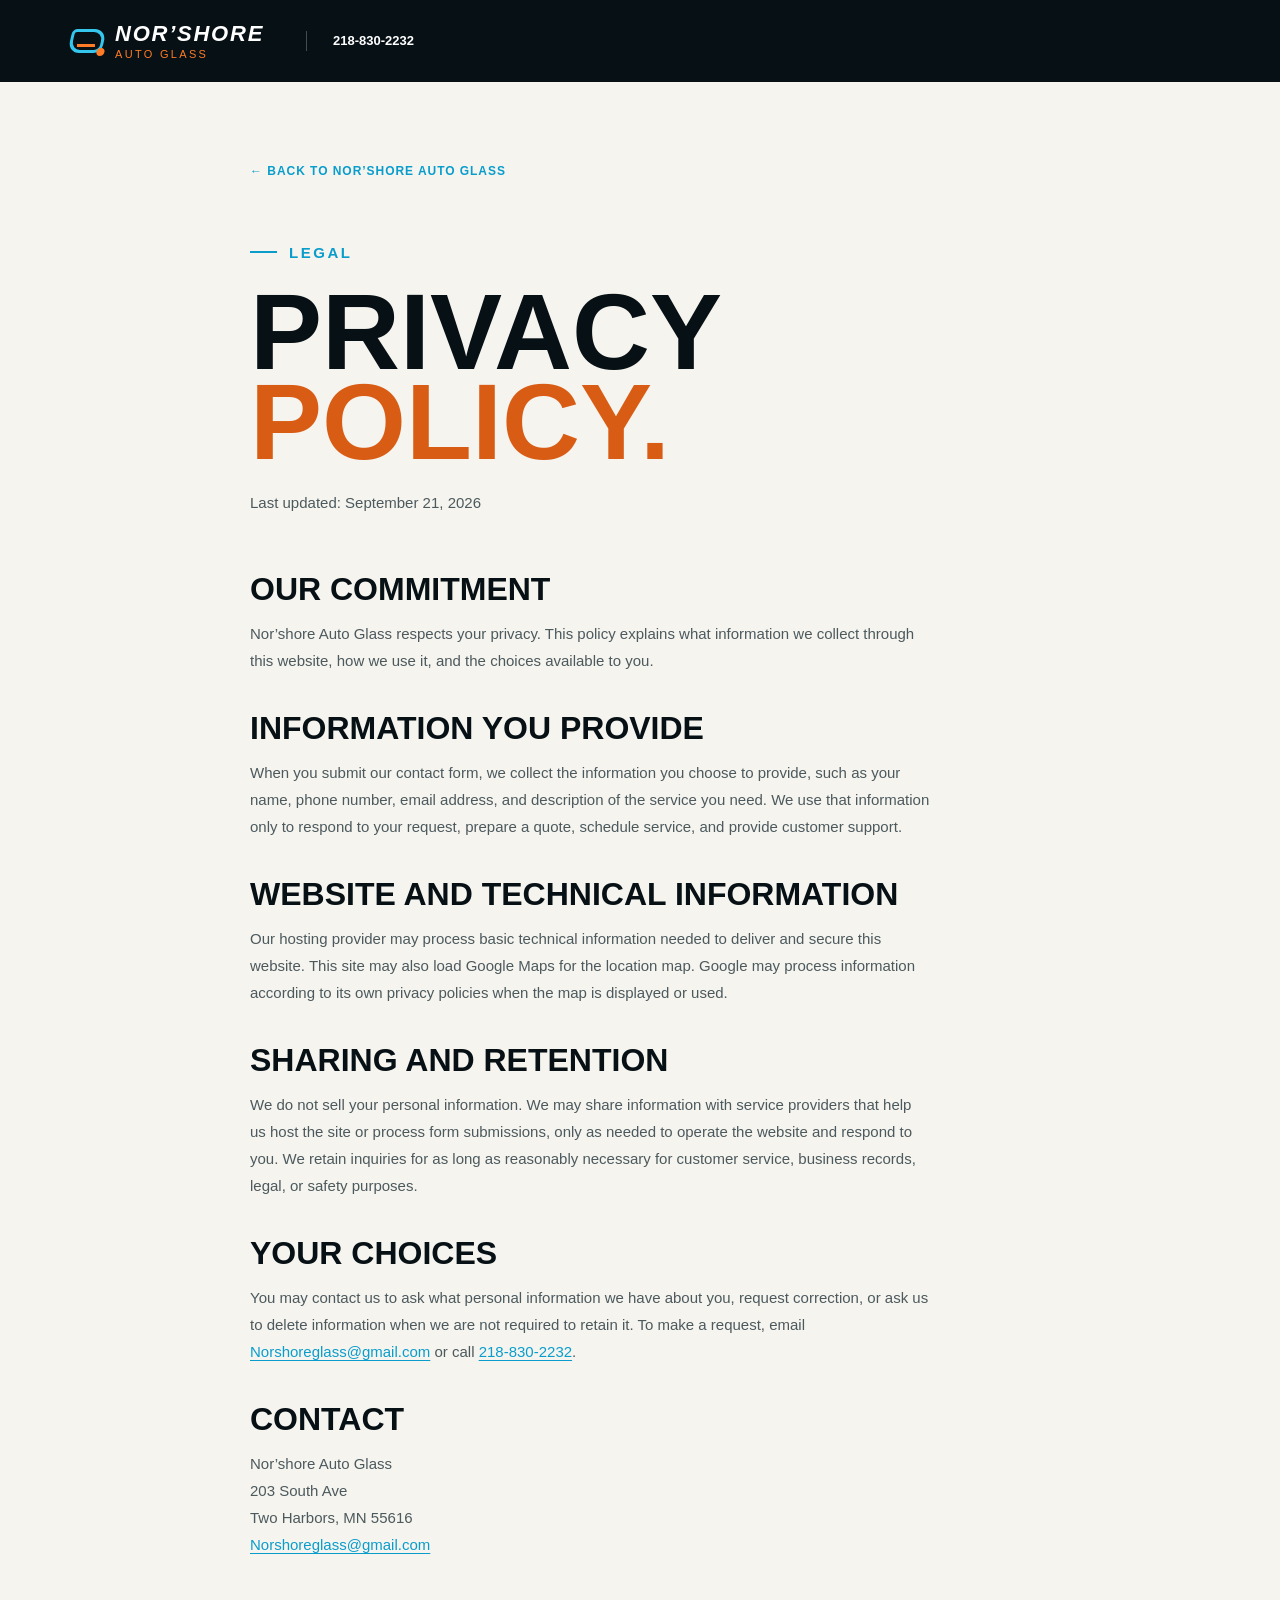
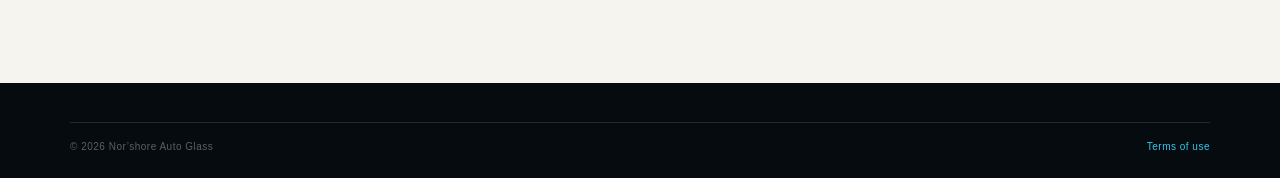
==== privacy.html @ 21eab7f4 "Initial commit" ====
<!doctype html><html lang="en"><head><meta charset="utf-8"><meta name="viewport" content="width=device-width, initial-scale=1"><meta name="description" content="Privacy Policy for Nor'shore Auto Glass."><title>Privacy Policy | Nor'shore Auto Glass</title><link rel="stylesheet" href="style.css"></head><body class="legal-page"><header class="site-header legal-header"><div class="shell nav-wrap"><a class="brand" href="index.html"><span class="brand-mark" aria-hidden="true"><span></span></span><span class="brand-copy"><strong>NOR’SHORE</strong><em>AUTO GLASS</em></span></a><a class="nav-call" href="tel:+12188302232">218-830-2232</a></div></header><main class="legal-main"><div class="shell legal-content"><a class="back-link" href="index.html">← Back to Nor’shore Auto Glass</a><p class="eyebrow dark"><span class="eyebrow-line"></span> Legal</p><h1>Privacy<br><span>Policy.</span></h1><p class="legal-updated">Last updated: September 21, 2026</p><h2>Our commitment</h2><p>Nor’shore Auto Glass respects your privacy. This policy explains what information we collect through this website, how we use it, and the choices available to you.</p><h2>Information you provide</h2><p>When you submit our contact form, we collect the information you choose to provide, such as your name, phone number, email address, and description of the service you need. We use that information only to respond to your request, prepare a quote, schedule service, and provide customer support.</p><h2>Website and technical information</h2><p>Our hosting provider may process basic technical information needed to deliver and secure this website. This site may also load Google Maps for the location map. Google may process information according to its own privacy policies when the map is displayed or used.</p><h2>Sharing and retention</h2><p>We do not sell your personal information. We may share information with service providers that help us host the site or process form submissions, only as needed to operate the website and respond to you. We retain inquiries for as long as reasonably necessary for customer service, business records, legal, or safety purposes.</p><h2>Your choices</h2><p>You may contact us to ask what personal information we have about you, request correction, or ask us to delete information when we are not required to retain it. To make a request, email <a href="mailto:Norshoreglass@gmail.com">Norshoreglass@gmail.com</a> or call <a href="tel:+12188302232">218-830-2232</a>.</p><h2>Contact</h2><p>Nor’shore Auto Glass<br>203 South Ave<br>Two Harbors, MN 55616<br><a href="mailto:Norshoreglass@gmail.com">Norshoreglass@gmail.com</a></p></div></main><footer class="site-footer"><div class="shell footer-bottom"><span>© <span id="year"></span> Nor’shore Auto Glass</span><a href="terms.html">Terms of use</a></div></footer><script>document.querySelector('#year').textContent=new Date().getFullYear()</script></body></html>
---- style.css ----
:root{--ink:#071015;--ink-soft:#15262d;--surface:#f5f4ef;--surface-2:#e9ece9;--cyan:#35c6ee;--cyan-deep:#0a9dcc;--orange:#ff7b25;--orange-deep:#d95c14;--white:#fff;--muted:#69757a;--line:rgba(7,16,21,.13);--shadow:0 24px 70px rgba(7,16,21,.14);--display:'Barlow Condensed',Impact,sans-serif;--body:'Manrope',Arial,sans-serif;--shell:min(1140px,calc(100% - 48px));}*{box-sizing:border-box}html{scroll-behavior:smooth}body{margin:0;color:var(--ink);background:var(--surface);font-family:var(--body);font-size:16px;line-height:1.55}img{display:block;max-width:100%}a{color:inherit;text-decoration:none}button,input,textarea{font:inherit}.shell{width:var(--shell);margin-inline:auto}.sr-only,.hidden-field,.skip-link{position:absolute;width:1px;height:1px;padding:0;margin:-1px;overflow:hidden;clip:rect(0,0,0,0);white-space:nowrap;border:0}.skip-link:focus{position:fixed;z-index:1000;left:16px;top:16px;width:auto;height:auto;margin:0;padding:12px 16px;clip:auto;background:var(--cyan);color:var(--ink);border-radius:4px}.site-header{position:absolute;z-index:20;inset:0 0 auto;color:var(--white);background:linear-gradient(180deg,rgba(0,0,0,.35),transparent)}.nav-wrap{height:82px;display:flex;align-items:center;gap:42px}.brand{display:flex;align-items:center;gap:11px;width:max-content}.brand-mark{position:relative;width:34px;height:24px;border:3px solid var(--cyan);border-radius:5px 12px 8px 12px;transform:skew(-13deg);display:block}.brand-mark:after{content:'';position:absolute;right:-6px;bottom:-6px;width:8px;height:8px;background:var(--orange);border-radius:50%}.brand-mark span{position:absolute;left:5px;bottom:3px;width:18px;height:3px;background:var(--orange);transform:skew(13deg)}.brand-copy{display:grid;line-height:1}.brand-copy strong{font-family:var(--display);font-size:22px;letter-spacing:.08em;font-style:italic}.brand-copy em{font-family:var(--display);font-style:normal;color:var(--orange);font-size:11px;letter-spacing:.21em;margin-top:4px}.desktop-nav{display:flex;gap:30px;margin-left:auto;font-size:13px;font-weight:700;color:rgba(255,255,255,.76)}.desktop-nav a:hover,.footer-links a:hover{color:var(--cyan)}.nav-call{border-left:1px solid rgba(255,255,255,.25);padding-left:26px;font-size:13px;font-weight:800;white-space:nowrap}.icon{display:inline-block;position:relative;width:18px;height:18px;vertical-align:-4px}.icon-phone:before{content:'';position:absolute;width:8px;height:13px;border:2px solid currentColor;border-top-color:transparent;border-bottom-color:transparent;border-radius:50%;left:4px;top:2px;transform:rotate(-40deg)}.icon-mail:before{content:'✉';font-size:20px;line-height:16px}.hero{min-height:720px;background:var(--ink);color:var(--white);overflow:hidden;position:relative}.hero:before{content:'';position:absolute;inset:0;background:radial-gradient(circle at 72% 45%,rgba(53,198,238,.18),transparent 30%),linear-gradient(115deg,rgba(7,16,21,.98) 0%,rgba(7,16,21,.9) 47%,rgba(7,16,21,.66) 100%)}.hero:after{content:'';position:absolute;inset:0;opacity:.24;background-image:radial-gradient(rgba(255,255,255,.38) .7px,transparent .7px);background-size:6px 6px;mask-image:linear-gradient(90deg,transparent 40%,black)}.hero-grid{position:absolute;inset:0;background:linear-gradient(90deg,transparent 49.9%,rgba(255,255,255,.09) 50%,transparent 50.1%),linear-gradient(0deg,transparent 49.9%,rgba(255,255,255,.05) 50%,transparent 50.1%);background-size:100% 100%,100% 140px;opacity:.24}.hero-inner{position:relative;z-index:2;display:grid;grid-template-columns:1fr 1fr;min-height:650px;align-items:center;padding-top:50px}.hero-content{padding-bottom:46px;max-width:570px}.eyebrow{font-size:11px;font-weight:800;letter-spacing:.17em;text-transform:uppercase;color:var(--cyan);display:flex;align-items:center;gap:12px;margin:0 0 21px}.eyebrow.dark{color:var(--cyan-deep)}.eyebrow-line{width:27px;height:2px;background:currentColor}.hero h1,.section h2{font-family:var(--display);font-size:clamp(60px,7vw,99px);line-height:.88;letter-spacing:.01em;text-transform:uppercase;margin:0;font-weight:800}.hero h1 span,.section h2 span{color:var(--cyan)}.hero-lede{font-size:17px;line-height:1.7;color:rgba(255,255,255,.73);max-width:480px;margin:28px 0 30px}.hero-actions{display:flex;align-items:center;gap:12px;flex-wrap:wrap}.button{min-height:50px;padding:14px 20px;border:1px solid transparent;display:inline-flex;align-items:center;justify-content:center;gap:10px;text-transform:uppercase;letter-spacing:.08em;font-size:11px;font-weight:800;transition:transform .2s ease,background .2s ease,color .2s ease,border-color .2s ease;cursor:pointer}.button:hover{transform:translateY(-2px)}.button-primary{background:var(--orange);color:var(--ink)}.button-primary:hover{background:#ff944b}.button-ghost{border-color:rgba(255,255,255,.42);color:var(--white)}.button-ghost:hover{border-color:var(--cyan);color:var(--cyan)}.hero-proof{display:flex;align-items:center;gap:12px;margin-top:30px;color:rgba(255,255,255,.57);font-size:12px}.stars{color:var(--orange);letter-spacing:.11em}.hero-art{height:530px;position:relative;display:flex;align-items:center;justify-content:center}.hero-ring{position:absolute;width:410px;height:410px;border:1px solid rgba(53,198,238,.35);border-radius:50%;box-shadow:0 0 0 28px rgba(53,198,238,.03),0 0 0 60px rgba(53,198,238,.02)}.hero-card-shadow{position:absolute;width:415px;height:263px;background:var(--orange);transform:rotate(7deg) translate(20px,20px);opacity:.8;filter:blur(1px)}.hero-card{position:relative;width:min(455px,82%);aspect-ratio:1.78;background:linear-gradient(135deg,#171e22,#050809);border:1px solid rgba(255,255,255,.18);box-shadow:0 32px 60px rgba(0,0,0,.42);padding:31px;transform:rotate(-5deg);background-image:radial-gradient(rgba(255,255,255,.08) 1px,transparent 1px);background-size:8px 8px}.card-logo{text-align:center;position:relative;color:#eee;font-family:var(--display);font-style:italic;font-size:43px;line-height:.8;letter-spacing:.04em;text-shadow:3px 3px 0 var(--orange)}.card-logo strong{position:relative;z-index:1}.card-logo strong span{color:var(--orange)}.card-logo em{display:block;font-size:18px;letter-spacing:.2em;color:var(--orange);font-style:normal;text-shadow:none;margin-top:11px}.card-logo-frame{position:absolute;inset:-13px 5px -10px 10px;border:4px solid var(--cyan);border-radius:7px 16px 10px 14px;transform:skew(-11deg);z-index:0}.card-number{font-family:var(--display);color:var(--orange);font-size:36px;letter-spacing:.08em;text-align:center;margin-top:32px}.card-rule{height:1px;background:rgba(255,255,255,.2);margin:20px 0 12px}.hero-card p{font-size:12px;font-style:italic;text-align:center;margin:0;color:#eee}.hero-card small{display:block;color:var(--cyan);text-align:center;margin-top:8px;font-size:10px;font-style:italic}.hero-sticker{position:absolute;right:4%;bottom:68px;display:grid;place-items:center;width:94px;height:94px;border:1px solid var(--orange);border-radius:50%;color:var(--orange);font-family:var(--display);line-height:.8;text-transform:uppercase;transform:rotate(10deg);font-size:12px}.hero-sticker strong{font-size:26px;color:var(--cyan)}.hero-bottom{position:absolute;z-index:2;bottom:25px;left:0;right:0;display:flex;align-items:center;gap:12px;color:rgba(255,255,255,.48);font-size:10px;letter-spacing:.12em;text-transform:uppercase}.scroll-line{height:1px;width:54px;background:var(--orange)}.service-strip{background:var(--orange);color:var(--ink)}.service-strip-grid{display:grid;grid-template-columns:repeat(3,1fr);gap:20px;padding:20px 0}.service-strip-grid>div{display:grid;grid-template-columns:32px 1fr;column-gap:13px;align-items:center}.strip-number{grid-row:span 2;font-family:var(--display);font-size:28px;color:rgba(7,16,21,.55)}.service-strip strong{font-size:13px;text-transform:uppercase;letter-spacing:.08em}.service-strip-grid>div>span:last-child{grid-column:2;font-size:11px;color:rgba(7,16,21,.68);margin-top:2px}.section{padding:126px 0}.services-section{background:var(--surface)}.section-heading{margin-bottom:54px}.split-heading{display:grid;grid-template-columns:1fr .78fr;align-items:end;gap:60px}.section-heading h2{font-size:clamp(55px,6vw,82px);color:var(--ink)}.section-heading h2 span{color:var(--orange-deep)}.split-heading>p,.work-heading>p{color:var(--muted);font-size:16px;line-height:1.75;max-width:420px;margin:0 0 6px}.service-grid{display:grid;grid-template-columns:repeat(3,1fr);gap:18px}.service-card{padding:31px;background:var(--surface-2);min-height:318px;position:relative;transition:transform .2s ease,box-shadow .2s ease}.service-card:hover{transform:translateY(-5px);box-shadow:var(--shadow)}.service-card.featured{background:var(--ink);color:var(--white)}.service-index{font-size:10px;letter-spacing:.15em;font-weight:800;color:var(--orange);display:block}.service-icon{margin:33px 0 25px;width:52px;height:40px;color:var(--cyan);position:relative}.icon-windshield:before{content:'';position:absolute;inset:4px 2px 6px;border:2px solid currentColor;border-radius:4px 4px 12px 12px;transform:skew(-12deg)}.icon-windshield:after{content:'';position:absolute;left:10px;right:10px;bottom:0;height:2px;background:currentColor}.icon-cube:before{content:'';position:absolute;inset:5px 9px 6px;border:2px solid currentColor;transform:skewY(-17deg)}.icon-cube:after{content:'';position:absolute;width:27px;height:13px;top:1px;left:8px;border:2px solid currentColor;transform:skewY(17deg) rotate(30deg)}.icon-location:before{content:'';position:absolute;left:12px;top:2px;width:24px;height:24px;border:2px solid currentColor;border-radius:50% 50% 50% 0;transform:rotate(-45deg)}.icon-location:after{content:'';position:absolute;width:7px;height:7px;border:2px solid currentColor;border-radius:50%;left:21px;top:11px}.service-card h3{font-family:var(--display);font-size:34px;line-height:.95;text-transform:uppercase;margin:0 0 16px}.service-card p{font-size:13px;color:var(--muted);max-width:265px;line-height:1.6;margin:0}.featured p{color:rgba(255,255,255,.62)}.service-card a{position:absolute;bottom:27px;left:31px;color:var(--cyan);font-size:11px;font-weight:800;text-transform:uppercase;letter-spacing:.09em}.service-card a span{color:var(--orange);font-size:15px}.work-section{background:var(--surface-2)}.work-heading{display:grid;grid-template-columns:1fr .7fr;gap:60px;align-items:end}.work-heading>p{margin-bottom:5px}.comparison{position:relative;height:min(570px,54vw);min-height:360px;overflow:hidden;background:#4e4945;--position:52%;border:1px solid rgba(7,16,21,.14);box-shadow:var(--shadow)}.comparison-image{position:absolute;inset:0;width:100%;height:100%;object-fit:cover;filter:saturate(.78) contrast(1.03) brightness(.98);object-position:center 53%}.comparison-before{object-position:center 50%}.comparison-after{object-position:center 38%;width:100%;max-width:none}.after-clip{position:absolute;inset:0 auto 0 0;width:var(--position);overflow:hidden;border-right:0}.comparison-divider{position:absolute;z-index:4;top:0;bottom:0;left:var(--position);width:2px;background:var(--white);transform:translateX(-1px);pointer-events:none;box-shadow:0 0 0 1px rgba(7,16,21,.2)}.comparison-divider span{position:absolute;top:50%;left:50%;transform:translate(-50%,-50%);width:42px;height:42px;border-radius:50%;background:var(--orange);border:2px solid var(--white);box-shadow:0 5px 20px rgba(0,0,0,.25)}.comparison-divider span:before,.comparison-divider span:after{content:'';position:absolute;top:18px;width:9px;height:2px;background:var(--ink)}.comparison-divider span:before{left:8px;transform:rotate(-45deg)}.comparison-divider span:after{right:8px;transform:rotate(45deg)}.comparison-range{position:absolute;z-index:5;inset:0;width:100%;height:100%;margin:0;opacity:0;cursor:ew-resize;touch-action:none}.comparison-label{position:absolute;z-index:3;top:22px;padding:7px 10px;background:rgba(7,16,21,.78);color:var(--white);font-size:10px;font-weight:800;letter-spacing:.1em;text-transform:uppercase}.comparison-label span{color:var(--cyan);font-weight:500;margin-left:6px}.label-before{left:22px}.label-after{right:22px}.comparison-meta{display:flex;justify-content:space-between;align-items:center;margin-top:16px;color:var(--muted);font-size:11px;text-transform:uppercase;letter-spacing:.12em}.meta-arrow{color:var(--orange);font-size:18px}.about-section{background:var(--ink);color:var(--white);padding-bottom:140px}.about-grid{display:grid;grid-template-columns:1.05fr .95fr;gap:100px;align-items:center}.about-image-wrap{position:relative;padding:0 0 31px 31px}.about-image-wrap:before{content:'';position:absolute;inset:31px 31px 0 0;border:1px solid var(--cyan);opacity:.7}.about-image-wrap img{position:relative;z-index:1;width:100%;aspect-ratio:1.2;object-fit:cover;object-position:34% center}.about-caption{position:absolute;z-index:2;bottom:0;right:0;background:var(--orange);color:var(--ink);padding:17px 21px;font-family:var(--display);font-size:23px;text-transform:uppercase;line-height:.95;transform:rotate(-3deg)}.about-caption strong{color:var(--ink)}.about-copy h2{font-size:clamp(55px,6vw,78px)}.about-copy h2 span{color:var(--orange)}.about-copy p:not(.eyebrow){color:rgba(255,255,255,.67);font-size:15px;line-height:1.75}.about-copy .lead-copy{font-size:18px!important;color:var(--white)!important;margin:27px 0 11px}.signature{border-top:1px solid rgba(255,255,255,.2);margin-top:31px;padding-top:16px;display:flex;gap:18px;align-items:baseline}.signature strong{font-family:var(--display);font-size:25px;font-style:italic;color:var(--cyan)}.signature span{font-size:11px;text-transform:uppercase;letter-spacing:.1em;color:rgba(255,255,255,.48)}.text-link{display:inline-block;margin-top:32px;font-size:11px;font-weight:800;letter-spacing:.12em;text-transform:uppercase;border-bottom:1px solid currentColor;padding-bottom:5px}.light-link{color:var(--cyan)}.contact-section{background:var(--ink);color:var(--white);padding-top:0;position:relative}.contact-grid{display:grid;grid-template-columns:.83fr 1.17fr;gap:96px;padding-bottom:100px}.contact-copy{padding-top:17px}.contact-copy h2{font-size:clamp(55px,6vw,78px)}.contact-copy h2 span{color:var(--cyan)}.contact-copy>p:not(.eyebrow){color:rgba(255,255,255,.63);max-width:400px;margin:27px 0 32px;line-height:1.75}.contact-details{display:grid;gap:17px}.contact-details a{display:flex;align-items:center;gap:13px}.detail-icon{width:33px;height:33px;border:1px solid rgba(53,198,238,.52);border-radius:50%;color:var(--cyan);display:grid;place-items:center}.detail-icon.icon-mail:before{font-size:16px}.detail-icon.icon-facebook{font-family:Arial;font-weight:800;font-size:18px}.contact-details small,.contact-details strong{display:block}.contact-details small{font-size:10px;letter-spacing:.13em;color:rgba(255,255,255,.4);text-transform:uppercase}.contact-details strong{font-size:14px;color:var(--white);margin-top:1px}.contact-form-wrap{background:var(--white);color:var(--ink);padding:39px 40px;box-shadow:0 20px 60px rgba(0,0,0,.25)}.form-intro{display:grid;grid-template-columns:40px 1fr;column-gap:14px;align-items:baseline;margin-bottom:25px}.form-intro span{font-family:var(--display);font-size:27px;color:var(--orange)}.form-intro strong{font-family:var(--display);font-size:30px;line-height:1;text-transform:uppercase}.form-intro small{grid-column:2;color:var(--muted);font-size:12px;margin-top:6px}.contact-form{display:grid;gap:17px}.contact-form label{display:grid;gap:7px;font-size:11px;text-transform:uppercase;letter-spacing:.1em;font-weight:800}.contact-form label>span{color:var(--orange)}.contact-form input,.contact-form textarea{width:100%;border:1px solid #ccd3d1;background:#f7f8f6;color:var(--ink);padding:11px 12px;border-radius:0;outline:none;font-size:15px;letter-spacing:0;text-transform:none;font-weight:500;resize:vertical}.contact-form input{height:45px}.contact-form input:focus,.contact-form textarea:focus{border-color:var(--cyan-deep);box-shadow:0 0 0 3px rgba(53,198,238,.18)}.form-row{display:grid;grid-template-columns:1fr 1fr;gap:14px}.submit-button{border:0;width:100%;margin-top:3px}.form-note{color:var(--muted);font-size:10px;margin:0}.form-note a{text-decoration:underline}.map-wrap{width:100%;height:320px;position:relative;overflow:hidden;background:#253238}.map-wrap iframe{width:100%;height:100%;border:0;filter:grayscale(.78) contrast(1.1) saturate(.55);opacity:.83}.map-card{position:absolute;left:var(--shell);bottom:25px;background:var(--white);color:var(--ink);padding:17px 20px;display:flex;gap:12px;align-items:center;min-width:340px;box-shadow:var(--shadow)}.map-pin{width:20px;height:20px;border:2px solid var(--orange);border-radius:50% 50% 50% 0;transform:rotate(-45deg);position:relative}.map-pin:after{content:'';position:absolute;width:5px;height:5px;border:1px solid var(--orange);border-radius:50%;left:5px;top:5px}.map-card strong,.map-card span{display:block}.map-card strong{font-family:var(--display);font-size:18px;text-transform:uppercase;line-height:1}.map-card span{font-size:11px;color:var(--muted);margin-top:5px}.map-card>a{margin-left:auto;color:var(--orange);font-size:24px}.site-footer{background:#050b0e;color:var(--white);padding:39px 0 23px}.footer-top{display:flex;align-items:center;gap:60px}.footer-top>p{margin:0;color:rgba(255,255,255,.45);font-size:12px;line-height:1.7}.footer-links{margin-left:auto;display:flex;gap:20px;font-size:11px;font-weight:700;color:rgba(255,255,255,.66)}.footer-bottom{margin-top:38px;padding-top:16px;border-top:1px solid rgba(255,255,255,.12);display:flex;justify-content:space-between;color:rgba(255,255,255,.35);font-size:10px;letter-spacing:.05em}.mobile-call,.reviews-section{display:none}@media(max-width:820px){:root{--shell:min(100% - 36px,600px)}.desktop-nav{display:none}.nav-wrap{justify-content:space-between}.nav-call{padding-left:0;border:0;font-size:12px}.hero{min-height:730px}.hero-inner{grid-template-columns:1fr;min-height:690px;padding-top:75px}.hero-content{padding-bottom:0}.hero h1{font-size:74px}.hero-art{position:absolute;opacity:.48;right:-135px;bottom:-70px;width:500px;height:420px;transform:scale(.9)}.hero-bottom{bottom:17px}.service-strip-grid{grid-template-columns:1fr;gap:14px;padding:18px 0}.service-strip-grid>div{grid-template-columns:28px 1fr}.service-strip-grid>div:not(:last-child){padding-bottom:14px;border-bottom:1px solid rgba(7,16,21,.18)}.section{padding:82px 0}.split-heading,.work-heading{grid-template-columns:1fr;gap:22px}.section-heading{margin-bottom:34px}.section-heading h2{font-size:60px}.split-heading>p,.work-heading>p{font-size:14px}.service-grid{grid-template-columns:1fr;gap:12px}.service-card{min-height:290px}.about-grid{grid-template-columns:1fr;gap:48px}.about-section{padding-bottom:88px}.about-copy h2{font-size:60px}.contact-grid{grid-template-columns:1fr;gap:46px;padding-bottom:80px}.contact-copy h2{font-size:60px}.map-card{left:18px;right:18px;min-width:0}.footer-top{display:grid;grid-template-columns:1fr 1fr;gap:22px}.footer-top>p{grid-column:2;grid-row:1}.footer-links{grid-column:1 / -1;margin:8px 0 0;flex-wrap:wrap}.footer-bottom{gap:10px;align-items:flex-start;flex-direction:column}.mobile-call{position:fixed;z-index:50;bottom:14px;left:14px;right:14px;min-height:58px;background:var(--orange);color:var(--ink);display:flex;align-items:center;justify-content:center;gap:10px;box-shadow:0 10px 30px rgba(0,0,0,.24);font-size:12px;text-transform:uppercase;font-weight:800;letter-spacing:.1em}.mobile-call strong{font-size:13px}.mobile-call .icon{color:var(--ink)}.reviews-section{display:block;background:var(--surface);padding:82px 0 90px}.reviews-section h2{font-size:56px;margin-bottom:30px}.reviews-section h2 span{color:var(--orange-deep)}.mobile-review-kicker{display:flex;gap:10px;align-items:center;font-size:11px;color:var(--muted);margin-bottom:28px}.reviews-list{display:grid;gap:12px}.reviews-list figure{margin:0;background:var(--white);padding:21px;border-left:3px solid var(--orange);box-shadow:0 8px 25px rgba(7,16,21,.06)}.review-top{display:flex;justify-content:space-between;font-size:11px;font-weight:800;margin-bottom:13px}.review-top .stars{font-size:12px}.review-top>span:last-child{color:var(--muted)}blockquote{font-family:var(--display);font-size:24px;line-height:1.03;text-transform:uppercase;margin:0}.reviews-list figcaption{font-size:10px;color:var(--muted);margin-top:14px}.dark-link{color:var(--cyan-deep);margin-top:26px}.comparison{height:62vw;min-height:280px}.comparison-meta{font-size:9px}.contact-section{padding-bottom:0}}
@media(max-width:480px){.nav-wrap{height:70px}.brand-copy strong{font-size:19px}.brand-copy em{font-size:9px}.nav-call{font-size:11px}.hero h1{font-size:64px}.hero-lede{font-size:15px}.button{min-height:48px}.hero-art{right:-176px;bottom:-62px}.hero-proof{font-size:10px}.section-heading h2,.about-copy h2,.contact-copy h2{font-size:54px}.comparison{height:70vw}.comparison-label{top:13px;font-size:9px;padding:6px 7px}.label-before{left:13px}.label-after{right:13px}.comparison-divider span{width:36px;height:36px}.comparison-divider span:before,.comparison-divider span:after{top:15px}.form-row{grid-template-columns:1fr}.contact-form-wrap{padding:29px 22px}.form-intro strong{font-size:27px}.map-wrap{height:300px}.map-card{bottom:14px;padding:13px 14px}.map-card strong{font-size:16px}.footer-top{grid-template-columns:1fr}.footer-top>p{grid-column:1;grid-row:auto}.footer-links{grid-column:1}.service-card h3{font-size:31px}}
@media(prefers-reduced-motion:reduce){html{scroll-behavior:auto}*,*:before,*:after{transition-duration:.01ms!important;animation-duration:.01ms!important}}
.legal-page{background:var(--surface)}.legal-header{position:relative;background:var(--ink)}.legal-main{padding:76px 0 110px}.legal-content{max-width:780px}.back-link{display:inline-block;margin-bottom:58px;color:var(--cyan-deep);font-size:12px;font-weight:800;letter-spacing:.08em;text-transform:uppercase}.legal-content h1{font-family:var(--display);font-size:clamp(64px,9vw,108px);line-height:.84;text-transform:uppercase;margin:0;color:var(--ink)}.legal-content h1 span{color:var(--orange-deep)}.legal-updated{color:var(--muted);font-size:12px;margin:21px 0 57px}.legal-content h2{font-family:var(--display);font-size:32px;line-height:1;text-transform:uppercase;margin:38px 0 12px}.legal-content p{font-size:15px;line-height:1.8;max-width:680px;color:#4c595d}.legal-content a:not(.back-link){color:var(--cyan-deep);text-decoration:underline;text-underline-offset:3px}.legal-page .footer-bottom{margin-top:0}.legal-page .footer-bottom a{color:var(--cyan)}
.work-section .shell{display:grid;grid-template-columns:.58fr 1.42fr;grid-template-rows:auto auto;column-gap:60px;row-gap:15px;align-items:end}.work-heading{grid-column:1;grid-row:1 / span 2;align-self:center;margin:0;display:block}.work-heading>p{margin:24px 0 0}.comparison{grid-column:2;grid-row:1;height:360px;min-height:0}.after-clip{inset:0;width:100%;clip-path:inset(0 calc(100% - var(--position)) 0 0)}.comparison-meta{grid-column:2;grid-row:2;margin-top:0}.about-image-wrap img{height:auto;aspect-ratio:auto;object-fit:contain;object-position:center}.about-caption strong{font-size:16px;letter-spacing:.03em}.map-wrap{width:var(--shell);height:270px;margin:0 auto;border:1px solid rgba(53,198,238,.25)}.map-card{left:24px;bottom:20px}.mobile-call{display:none}.reviews-section{display:block;background:var(--surface);padding:110px 0}.reviews-section h2{font-size:clamp(56px,6vw,82px);margin:0 0 34px}.reviews-list{display:grid;grid-template-columns:repeat(3,1fr);gap:16px}.reviews-list figure{border-top:3px solid var(--orange);border-left:0}
@media(max-width:820px){.work-section .shell{display:block}.work-heading{display:block;margin-bottom:34px}.comparison{height:62vw;min-height:280px}.comparison-meta{margin-top:16px}.reviews-section{padding:82px 0 90px}.reviews-section h2{font-size:56px;margin-bottom:30px}.reviews-list{grid-template-columns:1fr;gap:12px}.reviews-list figure{border-top:0;border-left:3px solid var(--orange);padding:21px}.mobile-call{display:flex}}
 .icon-phone{fill:none;stroke:currentColor;stroke-width:1.8;stroke-linecap:round;stroke-linejoin:round}.icon-phone:before{content:none!important}@media(min-width:821px){.mobile-call{display:none!important}}
.contact-section{padding-top:108px}@media(max-width:820px){.contact-section{padding-top:78px}}
.service-card{padding-bottom:84px}.service-card p{margin-bottom:0}
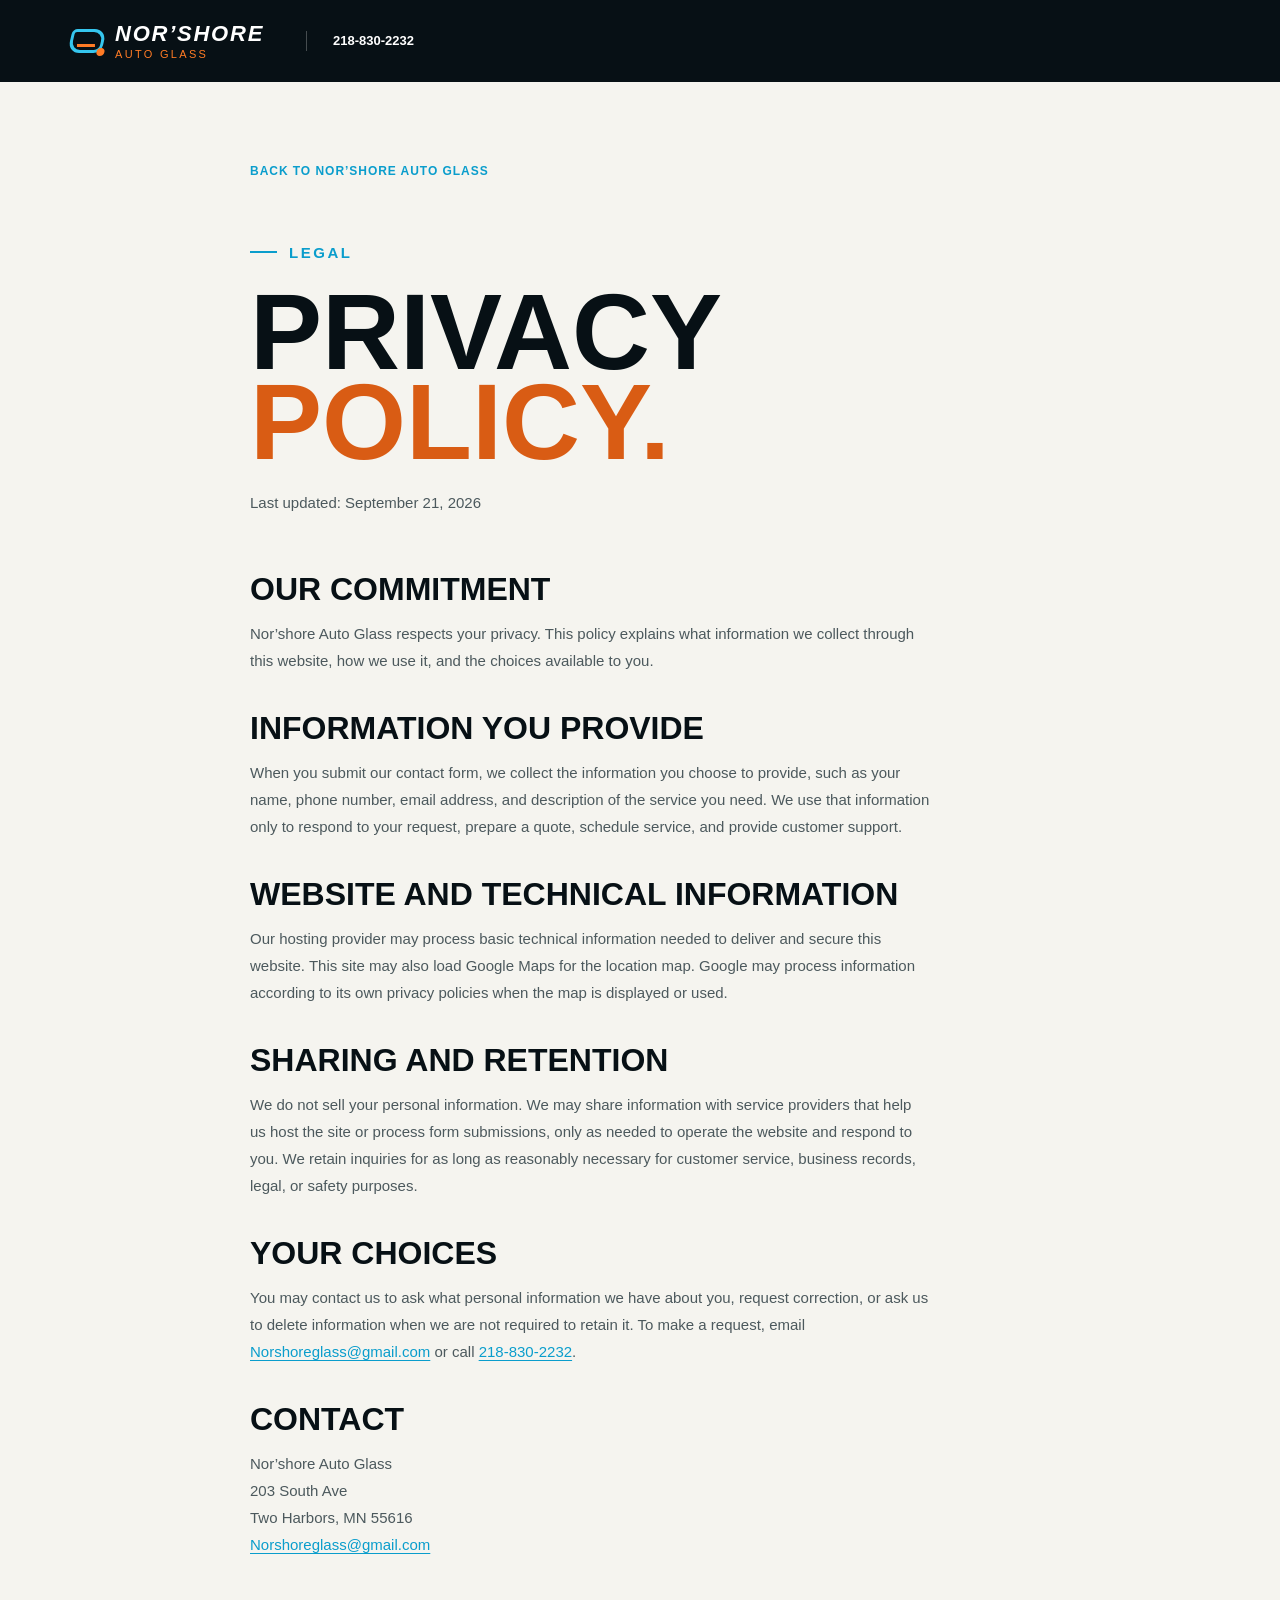
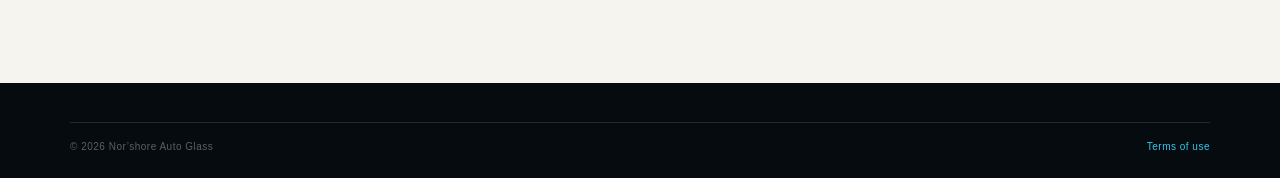
==== commit 06ed8a7c: "fixed emojis plus review section" ====
--- a/privacy.html
+++ b/privacy.html
@@ -1 +1 @@
-<!doctype html><html lang="en"><head><meta charset="utf-8"><meta name="viewport" content="width=device-width, initial-scale=1"><meta name="description" content="Privacy Policy for Nor'shore Auto Glass."><title>Privacy Policy | Nor'shore Auto Glass</title><link rel="stylesheet" href="style.css"></head><body class="legal-page"><header class="site-header legal-header"><div class="shell nav-wrap"><a class="brand" href="index.html"><span class="brand-mark" aria-hidden="true"><span></span></span><span class="brand-copy"><strong>NOR’SHORE</strong><em>AUTO GLASS</em></span></a><a class="nav-call" href="tel:+12188302232">218-830-2232</a></div></header><main class="legal-main"><div class="shell legal-content"><a class="back-link" href="index.html">← Back to Nor’shore Auto Glass</a><p class="eyebrow dark"><span class="eyebrow-line"></span> Legal</p><h1>Privacy<br><span>Policy.</span></h1><p class="legal-updated">Last updated: September 21, 2026</p><h2>Our commitment</h2><p>Nor’shore Auto Glass respects your privacy. This policy explains what information we collect through this website, how we use it, and the choices available to you.</p><h2>Information you provide</h2><p>When you submit our contact form, we collect the information you choose to provide, such as your name, phone number, email address, and description of the service you need. We use that information only to respond to your request, prepare a quote, schedule service, and provide customer support.</p><h2>Website and technical information</h2><p>Our hosting provider may process basic technical information needed to deliver and secure this website. This site may also load Google Maps for the location map. Google may process information according to its own privacy policies when the map is displayed or used.</p><h2>Sharing and retention</h2><p>We do not sell your personal information. We may share information with service providers that help us host the site or process form submissions, only as needed to operate the website and respond to you. We retain inquiries for as long as reasonably necessary for customer service, business records, legal, or safety purposes.</p><h2>Your choices</h2><p>You may contact us to ask what personal information we have about you, request correction, or ask us to delete information when we are not required to retain it. To make a request, email <a href="mailto:Norshoreglass@gmail.com">Norshoreglass@gmail.com</a> or call <a href="tel:+12188302232">218-830-2232</a>.</p><h2>Contact</h2><p>Nor’shore Auto Glass<br>203 South Ave<br>Two Harbors, MN 55616<br><a href="mailto:Norshoreglass@gmail.com">Norshoreglass@gmail.com</a></p></div></main><footer class="site-footer"><div class="shell footer-bottom"><span>© <span id="year"></span> Nor’shore Auto Glass</span><a href="terms.html">Terms of use</a></div></footer><script>document.querySelector('#year').textContent=new Date().getFullYear()</script></body></html>
+<!doctype html><html lang="en"><head><meta charset="utf-8"><meta name="viewport" content="width=device-width, initial-scale=1"><meta name="description" content="Privacy Policy for Nor'shore Auto Glass."><title>Privacy Policy | Nor'shore Auto Glass</title><link rel="stylesheet" href="style.css"></head><body class="legal-page"><header class="site-header legal-header"><div class="shell nav-wrap"><a class="brand" href="index.html"><span class="brand-mark" aria-hidden="true"><span></span></span><span class="brand-copy"><strong>NOR’SHORE</strong><em>AUTO GLASS</em></span></a><a class="nav-call" href="tel:+12188302232">218-830-2232</a></div></header><main class="legal-main"><div class="shell legal-content"><a class="back-link" href="index.html">Back to Nor’shore Auto Glass</a><p class="eyebrow dark"><span class="eyebrow-line"></span> Legal</p><h1>Privacy<br><span>Policy.</span></h1><p class="legal-updated">Last updated: September 21, 2026</p><h2>Our commitment</h2><p>Nor’shore Auto Glass respects your privacy. This policy explains what information we collect through this website, how we use it, and the choices available to you.</p><h2>Information you provide</h2><p>When you submit our contact form, we collect the information you choose to provide, such as your name, phone number, email address, and description of the service you need. We use that information only to respond to your request, prepare a quote, schedule service, and provide customer support.</p><h2>Website and technical information</h2><p>Our hosting provider may process basic technical information needed to deliver and secure this website. This site may also load Google Maps for the location map. Google may process information according to its own privacy policies when the map is displayed or used.</p><h2>Sharing and retention</h2><p>We do not sell your personal information. We may share information with service providers that help us host the site or process form submissions, only as needed to operate the website and respond to you. We retain inquiries for as long as reasonably necessary for customer service, business records, legal, or safety purposes.</p><h2>Your choices</h2><p>You may contact us to ask what personal information we have about you, request correction, or ask us to delete information when we are not required to retain it. To make a request, email <a href="mailto:Norshoreglass@gmail.com">Norshoreglass@gmail.com</a> or call <a href="tel:+12188302232">218-830-2232</a>.</p><h2>Contact</h2><p>Nor’shore Auto Glass<br>203 South Ave<br>Two Harbors, MN 55616<br><a href="mailto:Norshoreglass@gmail.com">Norshoreglass@gmail.com</a></p></div></main><footer class="site-footer"><div class="shell footer-bottom"><span>© <span id="year"></span> Nor’shore Auto Glass</span><a href="terms.html">Terms of use</a></div></footer><script>document.querySelector('#year').textContent=new Date().getFullYear()</script></body></html>
--- a/style.css
+++ b/style.css
@@ -1,4 +1,4 @@
-:root{--ink:#071015;--ink-soft:#15262d;--surface:#f5f4ef;--surface-2:#e9ece9;--cyan:#35c6ee;--cyan-deep:#0a9dcc;--orange:#ff7b25;--orange-deep:#d95c14;--white:#fff;--muted:#69757a;--line:rgba(7,16,21,.13);--shadow:0 24px 70px rgba(7,16,21,.14);--display:'Barlow Condensed',Impact,sans-serif;--body:'Manrope',Arial,sans-serif;--shell:min(1140px,calc(100% - 48px));}*{box-sizing:border-box}html{scroll-behavior:smooth}body{margin:0;color:var(--ink);background:var(--surface);font-family:var(--body);font-size:16px;line-height:1.55}img{display:block;max-width:100%}a{color:inherit;text-decoration:none}button,input,textarea{font:inherit}.shell{width:var(--shell);margin-inline:auto}.sr-only,.hidden-field,.skip-link{position:absolute;width:1px;height:1px;padding:0;margin:-1px;overflow:hidden;clip:rect(0,0,0,0);white-space:nowrap;border:0}.skip-link:focus{position:fixed;z-index:1000;left:16px;top:16px;width:auto;height:auto;margin:0;padding:12px 16px;clip:auto;background:var(--cyan);color:var(--ink);border-radius:4px}.site-header{position:absolute;z-index:20;inset:0 0 auto;color:var(--white);background:linear-gradient(180deg,rgba(0,0,0,.35),transparent)}.nav-wrap{height:82px;display:flex;align-items:center;gap:42px}.brand{display:flex;align-items:center;gap:11px;width:max-content}.brand-mark{position:relative;width:34px;height:24px;border:3px solid var(--cyan);border-radius:5px 12px 8px 12px;transform:skew(-13deg);display:block}.brand-mark:after{content:'';position:absolute;right:-6px;bottom:-6px;width:8px;height:8px;background:var(--orange);border-radius:50%}.brand-mark span{position:absolute;left:5px;bottom:3px;width:18px;height:3px;background:var(--orange);transform:skew(13deg)}.brand-copy{display:grid;line-height:1}.brand-copy strong{font-family:var(--display);font-size:22px;letter-spacing:.08em;font-style:italic}.brand-copy em{font-family:var(--display);font-style:normal;color:var(--orange);font-size:11px;letter-spacing:.21em;margin-top:4px}.desktop-nav{display:flex;gap:30px;margin-left:auto;font-size:13px;font-weight:700;color:rgba(255,255,255,.76)}.desktop-nav a:hover,.footer-links a:hover{color:var(--cyan)}.nav-call{border-left:1px solid rgba(255,255,255,.25);padding-left:26px;font-size:13px;font-weight:800;white-space:nowrap}.icon{display:inline-block;position:relative;width:18px;height:18px;vertical-align:-4px}.icon-phone:before{content:'';position:absolute;width:8px;height:13px;border:2px solid currentColor;border-top-color:transparent;border-bottom-color:transparent;border-radius:50%;left:4px;top:2px;transform:rotate(-40deg)}.icon-mail:before{content:'✉';font-size:20px;line-height:16px}.hero{min-height:720px;background:var(--ink);color:var(--white);overflow:hidden;position:relative}.hero:before{content:'';position:absolute;inset:0;background:radial-gradient(circle at 72% 45%,rgba(53,198,238,.18),transparent 30%),linear-gradient(115deg,rgba(7,16,21,.98) 0%,rgba(7,16,21,.9) 47%,rgba(7,16,21,.66) 100%)}.hero:after{content:'';position:absolute;inset:0;opacity:.24;background-image:radial-gradient(rgba(255,255,255,.38) .7px,transparent .7px);background-size:6px 6px;mask-image:linear-gradient(90deg,transparent 40%,black)}.hero-grid{position:absolute;inset:0;background:linear-gradient(90deg,transparent 49.9%,rgba(255,255,255,.09) 50%,transparent 50.1%),linear-gradient(0deg,transparent 49.9%,rgba(255,255,255,.05) 50%,transparent 50.1%);background-size:100% 100%,100% 140px;opacity:.24}.hero-inner{position:relative;z-index:2;display:grid;grid-template-columns:1fr 1fr;min-height:650px;align-items:center;padding-top:50px}.hero-content{padding-bottom:46px;max-width:570px}.eyebrow{font-size:11px;font-weight:800;letter-spacing:.17em;text-transform:uppercase;color:var(--cyan);display:flex;align-items:center;gap:12px;margin:0 0 21px}.eyebrow.dark{color:var(--cyan-deep)}.eyebrow-line{width:27px;height:2px;background:currentColor}.hero h1,.section h2{font-family:var(--display);font-size:clamp(60px,7vw,99px);line-height:.88;letter-spacing:.01em;text-transform:uppercase;margin:0;font-weight:800}.hero h1 span,.section h2 span{color:var(--cyan)}.hero-lede{font-size:17px;line-height:1.7;color:rgba(255,255,255,.73);max-width:480px;margin:28px 0 30px}.hero-actions{display:flex;align-items:center;gap:12px;flex-wrap:wrap}.button{min-height:50px;padding:14px 20px;border:1px solid transparent;display:inline-flex;align-items:center;justify-content:center;gap:10px;text-transform:uppercase;letter-spacing:.08em;font-size:11px;font-weight:800;transition:transform .2s ease,background .2s ease,color .2s ease,border-color .2s ease;cursor:pointer}.button:hover{transform:translateY(-2px)}.button-primary{background:var(--orange);color:var(--ink)}.button-primary:hover{background:#ff944b}.button-ghost{border-color:rgba(255,255,255,.42);color:var(--white)}.button-ghost:hover{border-color:var(--cyan);color:var(--cyan)}.hero-proof{display:flex;align-items:center;gap:12px;margin-top:30px;color:rgba(255,255,255,.57);font-size:12px}.stars{color:var(--orange);letter-spacing:.11em}.hero-art{height:530px;position:relative;display:flex;align-items:center;justify-content:center}.hero-ring{position:absolute;width:410px;height:410px;border:1px solid rgba(53,198,238,.35);border-radius:50%;box-shadow:0 0 0 28px rgba(53,198,238,.03),0 0 0 60px rgba(53,198,238,.02)}.hero-card-shadow{position:absolute;width:415px;height:263px;background:var(--orange);transform:rotate(7deg) translate(20px,20px);opacity:.8;filter:blur(1px)}.hero-card{position:relative;width:min(455px,82%);aspect-ratio:1.78;background:linear-gradient(135deg,#171e22,#050809);border:1px solid rgba(255,255,255,.18);box-shadow:0 32px 60px rgba(0,0,0,.42);padding:31px;transform:rotate(-5deg);background-image:radial-gradient(rgba(255,255,255,.08) 1px,transparent 1px);background-size:8px 8px}.card-logo{text-align:center;position:relative;color:#eee;font-family:var(--display);font-style:italic;font-size:43px;line-height:.8;letter-spacing:.04em;text-shadow:3px 3px 0 var(--orange)}.card-logo strong{position:relative;z-index:1}.card-logo strong span{color:var(--orange)}.card-logo em{display:block;font-size:18px;letter-spacing:.2em;color:var(--orange);font-style:normal;text-shadow:none;margin-top:11px}.card-logo-frame{position:absolute;inset:-13px 5px -10px 10px;border:4px solid var(--cyan);border-radius:7px 16px 10px 14px;transform:skew(-11deg);z-index:0}.card-number{font-family:var(--display);color:var(--orange);font-size:36px;letter-spacing:.08em;text-align:center;margin-top:32px}.card-rule{height:1px;background:rgba(255,255,255,.2);margin:20px 0 12px}.hero-card p{font-size:12px;font-style:italic;text-align:center;margin:0;color:#eee}.hero-card small{display:block;color:var(--cyan);text-align:center;margin-top:8px;font-size:10px;font-style:italic}.hero-sticker{position:absolute;right:4%;bottom:68px;display:grid;place-items:center;width:94px;height:94px;border:1px solid var(--orange);border-radius:50%;color:var(--orange);font-family:var(--display);line-height:.8;text-transform:uppercase;transform:rotate(10deg);font-size:12px}.hero-sticker strong{font-size:26px;color:var(--cyan)}.hero-bottom{position:absolute;z-index:2;bottom:25px;left:0;right:0;display:flex;align-items:center;gap:12px;color:rgba(255,255,255,.48);font-size:10px;letter-spacing:.12em;text-transform:uppercase}.scroll-line{height:1px;width:54px;background:var(--orange)}.service-strip{background:var(--orange);color:var(--ink)}.service-strip-grid{display:grid;grid-template-columns:repeat(3,1fr);gap:20px;padding:20px 0}.service-strip-grid>div{display:grid;grid-template-columns:32px 1fr;column-gap:13px;align-items:center}.strip-number{grid-row:span 2;font-family:var(--display);font-size:28px;color:rgba(7,16,21,.55)}.service-strip strong{font-size:13px;text-transform:uppercase;letter-spacing:.08em}.service-strip-grid>div>span:last-child{grid-column:2;font-size:11px;color:rgba(7,16,21,.68);margin-top:2px}.section{padding:126px 0}.services-section{background:var(--surface)}.section-heading{margin-bottom:54px}.split-heading{display:grid;grid-template-columns:1fr .78fr;align-items:end;gap:60px}.section-heading h2{font-size:clamp(55px,6vw,82px);color:var(--ink)}.section-heading h2 span{color:var(--orange-deep)}.split-heading>p,.work-heading>p{color:var(--muted);font-size:16px;line-height:1.75;max-width:420px;margin:0 0 6px}.service-grid{display:grid;grid-template-columns:repeat(3,1fr);gap:18px}.service-card{padding:31px;background:var(--surface-2);min-height:318px;position:relative;transition:transform .2s ease,box-shadow .2s ease}.service-card:hover{transform:translateY(-5px);box-shadow:var(--shadow)}.service-card.featured{background:var(--ink);color:var(--white)}.service-index{font-size:10px;letter-spacing:.15em;font-weight:800;color:var(--orange);display:block}.service-icon{margin:33px 0 25px;width:52px;height:40px;color:var(--cyan);position:relative}.icon-windshield:before{content:'';position:absolute;inset:4px 2px 6px;border:2px solid currentColor;border-radius:4px 4px 12px 12px;transform:skew(-12deg)}.icon-windshield:after{content:'';position:absolute;left:10px;right:10px;bottom:0;height:2px;background:currentColor}.icon-cube:before{content:'';position:absolute;inset:5px 9px 6px;border:2px solid currentColor;transform:skewY(-17deg)}.icon-cube:after{content:'';position:absolute;width:27px;height:13px;top:1px;left:8px;border:2px solid currentColor;transform:skewY(17deg) rotate(30deg)}.icon-location:before{content:'';position:absolute;left:12px;top:2px;width:24px;height:24px;border:2px solid currentColor;border-radius:50% 50% 50% 0;transform:rotate(-45deg)}.icon-location:after{content:'';position:absolute;width:7px;height:7px;border:2px solid currentColor;border-radius:50%;left:21px;top:11px}.service-card h3{font-family:var(--display);font-size:34px;line-height:.95;text-transform:uppercase;margin:0 0 16px}.service-card p{font-size:13px;color:var(--muted);max-width:265px;line-height:1.6;margin:0}.featured p{color:rgba(255,255,255,.62)}.service-card a{position:absolute;bottom:27px;left:31px;color:var(--cyan);font-size:11px;font-weight:800;text-transform:uppercase;letter-spacing:.09em}.service-card a span{color:var(--orange);font-size:15px}.work-section{background:var(--surface-2)}.work-heading{display:grid;grid-template-columns:1fr .7fr;gap:60px;align-items:end}.work-heading>p{margin-bottom:5px}.comparison{position:relative;height:min(570px,54vw);min-height:360px;overflow:hidden;background:#4e4945;--position:52%;border:1px solid rgba(7,16,21,.14);box-shadow:var(--shadow)}.comparison-image{position:absolute;inset:0;width:100%;height:100%;object-fit:cover;filter:saturate(.78) contrast(1.03) brightness(.98);object-position:center 53%}.comparison-before{object-position:center 50%}.comparison-after{object-position:center 38%;width:100%;max-width:none}.after-clip{position:absolute;inset:0 auto 0 0;width:var(--position);overflow:hidden;border-right:0}.comparison-divider{position:absolute;z-index:4;top:0;bottom:0;left:var(--position);width:2px;background:var(--white);transform:translateX(-1px);pointer-events:none;box-shadow:0 0 0 1px rgba(7,16,21,.2)}.comparison-divider span{position:absolute;top:50%;left:50%;transform:translate(-50%,-50%);width:42px;height:42px;border-radius:50%;background:var(--orange);border:2px solid var(--white);box-shadow:0 5px 20px rgba(0,0,0,.25)}.comparison-divider span:before,.comparison-divider span:after{content:'';position:absolute;top:18px;width:9px;height:2px;background:var(--ink)}.comparison-divider span:before{left:8px;transform:rotate(-45deg)}.comparison-divider span:after{right:8px;transform:rotate(45deg)}.comparison-range{position:absolute;z-index:5;inset:0;width:100%;height:100%;margin:0;opacity:0;cursor:ew-resize;touch-action:none}.comparison-label{position:absolute;z-index:3;top:22px;padding:7px 10px;background:rgba(7,16,21,.78);color:var(--white);font-size:10px;font-weight:800;letter-spacing:.1em;text-transform:uppercase}.comparison-label span{color:var(--cyan);font-weight:500;margin-left:6px}.label-before{left:22px}.label-after{right:22px}.comparison-meta{display:flex;justify-content:space-between;align-items:center;margin-top:16px;color:var(--muted);font-size:11px;text-transform:uppercase;letter-spacing:.12em}.meta-arrow{color:var(--orange);font-size:18px}.about-section{background:var(--ink);color:var(--white);padding-bottom:140px}.about-grid{display:grid;grid-template-columns:1.05fr .95fr;gap:100px;align-items:center}.about-image-wrap{position:relative;padding:0 0 31px 31px}.about-image-wrap:before{content:'';position:absolute;inset:31px 31px 0 0;border:1px solid var(--cyan);opacity:.7}.about-image-wrap img{position:relative;z-index:1;width:100%;aspect-ratio:1.2;object-fit:cover;object-position:34% center}.about-caption{position:absolute;z-index:2;bottom:0;right:0;background:var(--orange);color:var(--ink);padding:17px 21px;font-family:var(--display);font-size:23px;text-transform:uppercase;line-height:.95;transform:rotate(-3deg)}.about-caption strong{color:var(--ink)}.about-copy h2{font-size:clamp(55px,6vw,78px)}.about-copy h2 span{color:var(--orange)}.about-copy p:not(.eyebrow){color:rgba(255,255,255,.67);font-size:15px;line-height:1.75}.about-copy .lead-copy{font-size:18px!important;color:var(--white)!important;margin:27px 0 11px}.signature{border-top:1px solid rgba(255,255,255,.2);margin-top:31px;padding-top:16px;display:flex;gap:18px;align-items:baseline}.signature strong{font-family:var(--display);font-size:25px;font-style:italic;color:var(--cyan)}.signature span{font-size:11px;text-transform:uppercase;letter-spacing:.1em;color:rgba(255,255,255,.48)}.text-link{display:inline-block;margin-top:32px;font-size:11px;font-weight:800;letter-spacing:.12em;text-transform:uppercase;border-bottom:1px solid currentColor;padding-bottom:5px}.light-link{color:var(--cyan)}.contact-section{background:var(--ink);color:var(--white);padding-top:0;position:relative}.contact-grid{display:grid;grid-template-columns:.83fr 1.17fr;gap:96px;padding-bottom:100px}.contact-copy{padding-top:17px}.contact-copy h2{font-size:clamp(55px,6vw,78px)}.contact-copy h2 span{color:var(--cyan)}.contact-copy>p:not(.eyebrow){color:rgba(255,255,255,.63);max-width:400px;margin:27px 0 32px;line-height:1.75}.contact-details{display:grid;gap:17px}.contact-details a{display:flex;align-items:center;gap:13px}.detail-icon{width:33px;height:33px;border:1px solid rgba(53,198,238,.52);border-radius:50%;color:var(--cyan);display:grid;place-items:center}.detail-icon.icon-mail:before{font-size:16px}.detail-icon.icon-facebook{font-family:Arial;font-weight:800;font-size:18px}.contact-details small,.contact-details strong{display:block}.contact-details small{font-size:10px;letter-spacing:.13em;color:rgba(255,255,255,.4);text-transform:uppercase}.contact-details strong{font-size:14px;color:var(--white);margin-top:1px}.contact-form-wrap{background:var(--white);color:var(--ink);padding:39px 40px;box-shadow:0 20px 60px rgba(0,0,0,.25)}.form-intro{display:grid;grid-template-columns:40px 1fr;column-gap:14px;align-items:baseline;margin-bottom:25px}.form-intro span{font-family:var(--display);font-size:27px;color:var(--orange)}.form-intro strong{font-family:var(--display);font-size:30px;line-height:1;text-transform:uppercase}.form-intro small{grid-column:2;color:var(--muted);font-size:12px;margin-top:6px}.contact-form{display:grid;gap:17px}.contact-form label{display:grid;gap:7px;font-size:11px;text-transform:uppercase;letter-spacing:.1em;font-weight:800}.contact-form label>span{color:var(--orange)}.contact-form input,.contact-form textarea{width:100%;border:1px solid #ccd3d1;background:#f7f8f6;color:var(--ink);padding:11px 12px;border-radius:0;outline:none;font-size:15px;letter-spacing:0;text-transform:none;font-weight:500;resize:vertical}.contact-form input{height:45px}.contact-form input:focus,.contact-form textarea:focus{border-color:var(--cyan-deep);box-shadow:0 0 0 3px rgba(53,198,238,.18)}.form-row{display:grid;grid-template-columns:1fr 1fr;gap:14px}.submit-button{border:0;width:100%;margin-top:3px}.form-note{color:var(--muted);font-size:10px;margin:0}.form-note a{text-decoration:underline}.map-wrap{width:100%;height:320px;position:relative;overflow:hidden;background:#253238}.map-wrap iframe{width:100%;height:100%;border:0;filter:grayscale(.78) contrast(1.1) saturate(.55);opacity:.83}.map-card{position:absolute;left:var(--shell);bottom:25px;background:var(--white);color:var(--ink);padding:17px 20px;display:flex;gap:12px;align-items:center;min-width:340px;box-shadow:var(--shadow)}.map-pin{width:20px;height:20px;border:2px solid var(--orange);border-radius:50% 50% 50% 0;transform:rotate(-45deg);position:relative}.map-pin:after{content:'';position:absolute;width:5px;height:5px;border:1px solid var(--orange);border-radius:50%;left:5px;top:5px}.map-card strong,.map-card span{display:block}.map-card strong{font-family:var(--display);font-size:18px;text-transform:uppercase;line-height:1}.map-card span{font-size:11px;color:var(--muted);margin-top:5px}.map-card>a{margin-left:auto;color:var(--orange);font-size:24px}.site-footer{background:#050b0e;color:var(--white);padding:39px 0 23px}.footer-top{display:flex;align-items:center;gap:60px}.footer-top>p{margin:0;color:rgba(255,255,255,.45);font-size:12px;line-height:1.7}.footer-links{margin-left:auto;display:flex;gap:20px;font-size:11px;font-weight:700;color:rgba(255,255,255,.66)}.footer-bottom{margin-top:38px;padding-top:16px;border-top:1px solid rgba(255,255,255,.12);display:flex;justify-content:space-between;color:rgba(255,255,255,.35);font-size:10px;letter-spacing:.05em}.mobile-call,.reviews-section{display:none}@media(max-width:820px){:root{--shell:min(100% - 36px,600px)}.desktop-nav{display:none}.nav-wrap{justify-content:space-between}.nav-call{padding-left:0;border:0;font-size:12px}.hero{min-height:730px}.hero-inner{grid-template-columns:1fr;min-height:690px;padding-top:75px}.hero-content{padding-bottom:0}.hero h1{font-size:74px}.hero-art{position:absolute;opacity:.48;right:-135px;bottom:-70px;width:500px;height:420px;transform:scale(.9)}.hero-bottom{bottom:17px}.service-strip-grid{grid-template-columns:1fr;gap:14px;padding:18px 0}.service-strip-grid>div{grid-template-columns:28px 1fr}.service-strip-grid>div:not(:last-child){padding-bottom:14px;border-bottom:1px solid rgba(7,16,21,.18)}.section{padding:82px 0}.split-heading,.work-heading{grid-template-columns:1fr;gap:22px}.section-heading{margin-bottom:34px}.section-heading h2{font-size:60px}.split-heading>p,.work-heading>p{font-size:14px}.service-grid{grid-template-columns:1fr;gap:12px}.service-card{min-height:290px}.about-grid{grid-template-columns:1fr;gap:48px}.about-section{padding-bottom:88px}.about-copy h2{font-size:60px}.contact-grid{grid-template-columns:1fr;gap:46px;padding-bottom:80px}.contact-copy h2{font-size:60px}.map-card{left:18px;right:18px;min-width:0}.footer-top{display:grid;grid-template-columns:1fr 1fr;gap:22px}.footer-top>p{grid-column:2;grid-row:1}.footer-links{grid-column:1 / -1;margin:8px 0 0;flex-wrap:wrap}.footer-bottom{gap:10px;align-items:flex-start;flex-direction:column}.mobile-call{position:fixed;z-index:50;bottom:14px;left:14px;right:14px;min-height:58px;background:var(--orange);color:var(--ink);display:flex;align-items:center;justify-content:center;gap:10px;box-shadow:0 10px 30px rgba(0,0,0,.24);font-size:12px;text-transform:uppercase;font-weight:800;letter-spacing:.1em}.mobile-call strong{font-size:13px}.mobile-call .icon{color:var(--ink)}.reviews-section{display:block;background:var(--surface);padding:82px 0 90px}.reviews-section h2{font-size:56px;margin-bottom:30px}.reviews-section h2 span{color:var(--orange-deep)}.mobile-review-kicker{display:flex;gap:10px;align-items:center;font-size:11px;color:var(--muted);margin-bottom:28px}.reviews-list{display:grid;gap:12px}.reviews-list figure{margin:0;background:var(--white);padding:21px;border-left:3px solid var(--orange);box-shadow:0 8px 25px rgba(7,16,21,.06)}.review-top{display:flex;justify-content:space-between;font-size:11px;font-weight:800;margin-bottom:13px}.review-top .stars{font-size:12px}.review-top>span:last-child{color:var(--muted)}blockquote{font-family:var(--display);font-size:24px;line-height:1.03;text-transform:uppercase;margin:0}.reviews-list figcaption{font-size:10px;color:var(--muted);margin-top:14px}.dark-link{color:var(--cyan-deep);margin-top:26px}.comparison{height:62vw;min-height:280px}.comparison-meta{font-size:9px}.contact-section{padding-bottom:0}}
+:root{--ink:#071015;--ink-soft:#15262d;--surface:#f5f4ef;--surface-2:#e9ece9;--cyan:#35c6ee;--cyan-deep:#0a9dcc;--orange:#ff7b25;--orange-deep:#d95c14;--white:#fff;--muted:#69757a;--line:rgba(7,16,21,.13);--shadow:0 24px 70px rgba(7,16,21,.14);--display:'Barlow Condensed',Impact,sans-serif;--body:'Manrope',Arial,sans-serif;--shell:min(1140px,calc(100% - 48px));}*{box-sizing:border-box}html{scroll-behavior:smooth}body{margin:0;color:var(--ink);background:var(--surface);font-family:var(--body);font-size:16px;line-height:1.55}img{display:block;max-width:100%}a{color:inherit;text-decoration:none}button,input,textarea{font:inherit}.shell{width:var(--shell);margin-inline:auto}.sr-only,.hidden-field,.skip-link{position:absolute;width:1px;height:1px;padding:0;margin:-1px;overflow:hidden;clip:rect(0,0,0,0);white-space:nowrap;border:0}.skip-link:focus{position:fixed;z-index:1000;left:16px;top:16px;width:auto;height:auto;margin:0;padding:12px 16px;clip:auto;background:var(--cyan);color:var(--ink);border-radius:4px}.site-header{position:absolute;z-index:20;inset:0 0 auto;color:var(--white);background:linear-gradient(180deg,rgba(0,0,0,.35),transparent)}.nav-wrap{height:82px;display:flex;align-items:center;gap:42px}.brand{display:flex;align-items:center;gap:11px;width:max-content}.brand-mark{position:relative;width:34px;height:24px;border:3px solid var(--cyan);border-radius:5px 12px 8px 12px;transform:skew(-13deg);display:block}.brand-mark:after{content:'';position:absolute;right:-6px;bottom:-6px;width:8px;height:8px;background:var(--orange);border-radius:50%}.brand-mark span{position:absolute;left:5px;bottom:3px;width:18px;height:3px;background:var(--orange);transform:skew(13deg)}.brand-copy{display:grid;line-height:1}.brand-copy strong{font-family:var(--display);font-size:22px;letter-spacing:.08em;font-style:italic}.brand-copy em{font-family:var(--display);font-style:normal;color:var(--orange);font-size:11px;letter-spacing:.21em;margin-top:4px}.desktop-nav{display:flex;gap:30px;margin-left:auto;font-size:13px;font-weight:700;color:rgba(255,255,255,.76)}.desktop-nav a:hover,.footer-links a:hover{color:var(--cyan)}.nav-call{border-left:1px solid rgba(255,255,255,.25);padding-left:26px;font-size:13px;font-weight:800;white-space:nowrap}.icon{display:inline-block;position:relative;width:18px;height:18px;vertical-align:-4px}.icon-phone:before{content:'';position:absolute;width:8px;height:13px;border:2px solid currentColor;border-top-color:transparent;border-bottom-color:transparent;border-radius:50%;left:4px;top:2px;transform:rotate(-40deg)}.icon-mail:before{content:'';display:block;width:14px;height:10px;border:2px solid currentColor;border-radius:1px;transform:translateY(2px)}.icon-mail:after{content:'';position:absolute;left:3px;top:4px;width:8px;height:8px;border-left:2px solid currentColor;border-bottom:2px solid currentColor;transform:rotate(-45deg)}.hero{min-height:720px;background:var(--ink);color:var(--white);overflow:hidden;position:relative}.hero:before{content:'';position:absolute;inset:0;background:radial-gradient(circle at 72% 45%,rgba(53,198,238,.18),transparent 30%),linear-gradient(115deg,rgba(7,16,21,.98) 0%,rgba(7,16,21,.9) 47%,rgba(7,16,21,.66) 100%)}.hero:after{content:'';position:absolute;inset:0;opacity:.24;background-image:radial-gradient(rgba(255,255,255,.38) .7px,transparent .7px);background-size:6px 6px;mask-image:linear-gradient(90deg,transparent 40%,black)}.hero-grid{position:absolute;inset:0;background:linear-gradient(90deg,transparent 49.9%,rgba(255,255,255,.09) 50%,transparent 50.1%),linear-gradient(0deg,transparent 49.9%,rgba(255,255,255,.05) 50%,transparent 50.1%);background-size:100% 100%,100% 140px;opacity:.24}.hero-inner{position:relative;z-index:2;display:grid;grid-template-columns:1fr 1fr;min-height:650px;align-items:center;padding-top:50px}.hero-content{padding-bottom:46px;max-width:570px}.eyebrow{font-size:11px;font-weight:800;letter-spacing:.17em;text-transform:uppercase;color:var(--cyan);display:flex;align-items:center;gap:12px;margin:0 0 21px}.eyebrow.dark{color:var(--cyan-deep)}.eyebrow-line{width:27px;height:2px;background:currentColor}.hero h1,.section h2{font-family:var(--display);font-size:clamp(60px,7vw,99px);line-height:.88;letter-spacing:.01em;text-transform:uppercase;margin:0;font-weight:800}.hero h1 span,.section h2 span{color:var(--cyan)}.hero-lede{font-size:17px;line-height:1.7;color:rgba(255,255,255,.73);max-width:480px;margin:28px 0 30px}.hero-actions{display:flex;align-items:center;gap:12px;flex-wrap:wrap}.button{min-height:50px;padding:14px 20px;border:1px solid transparent;display:inline-flex;align-items:center;justify-content:center;gap:10px;text-transform:uppercase;letter-spacing:.08em;font-size:11px;font-weight:800;transition:transform .2s ease,background .2s ease,color .2s ease,border-color .2s ease;cursor:pointer}.button:hover{transform:translateY(-2px)}.button-primary{background:var(--orange);color:var(--ink)}.button-primary:hover{background:#ff944b}.button-ghost{border-color:rgba(255,255,255,.42);color:var(--white)}.button-ghost:hover{border-color:var(--cyan);color:var(--cyan)}.hero-proof{display:flex;align-items:center;gap:12px;margin-top:30px;color:rgba(255,255,255,.57);font-size:12px}.stars{color:var(--orange);letter-spacing:.11em}.hero-art{height:530px;position:relative;display:flex;align-items:center;justify-content:center}.hero-ring{position:absolute;width:410px;height:410px;border:1px solid rgba(53,198,238,.35);border-radius:50%;box-shadow:0 0 0 28px rgba(53,198,238,.03),0 0 0 60px rgba(53,198,238,.02)}.hero-card-shadow{position:absolute;width:415px;height:263px;background:var(--orange);transform:rotate(7deg) translate(20px,20px);opacity:.8;filter:blur(1px)}.hero-card{position:relative;width:min(455px,82%);aspect-ratio:1.78;background:linear-gradient(135deg,#171e22,#050809);border:1px solid rgba(255,255,255,.18);box-shadow:0 32px 60px rgba(0,0,0,.42);padding:31px;transform:rotate(-5deg);background-image:radial-gradient(rgba(255,255,255,.08) 1px,transparent 1px);background-size:8px 8px}.card-logo{text-align:center;position:relative;color:#eee;font-family:var(--display);font-style:italic;font-size:43px;line-height:.8;letter-spacing:.04em;text-shadow:3px 3px 0 var(--orange)}.card-logo strong{position:relative;z-index:1}.card-logo strong span{color:var(--orange)}.card-logo em{display:block;font-size:18px;letter-spacing:.2em;color:var(--orange);font-style:normal;text-shadow:none;margin-top:11px}.card-logo-frame{position:absolute;inset:-13px 5px -10px 10px;border:4px solid var(--cyan);border-radius:7px 16px 10px 14px;transform:skew(-11deg);z-index:0}.card-number{font-family:var(--display);color:var(--orange);font-size:36px;letter-spacing:.08em;text-align:center;margin-top:32px}.card-rule{height:1px;background:rgba(255,255,255,.2);margin:20px 0 12px}.hero-card p{font-size:12px;font-style:italic;text-align:center;margin:0;color:#eee}.hero-card small{display:block;color:var(--cyan);text-align:center;margin-top:8px;font-size:10px;font-style:italic}.hero-sticker{position:absolute;right:4%;bottom:68px;display:grid;place-items:center;width:94px;height:94px;border:1px solid var(--orange);border-radius:50%;color:var(--orange);font-family:var(--display);line-height:.8;text-transform:uppercase;transform:rotate(10deg);font-size:12px}.hero-sticker strong{font-size:26px;color:var(--cyan)}.hero-bottom{position:absolute;z-index:2;bottom:25px;left:0;right:0;display:flex;align-items:center;gap:12px;color:rgba(255,255,255,.48);font-size:10px;letter-spacing:.12em;text-transform:uppercase}.scroll-line{height:1px;width:54px;background:var(--orange)}.service-strip{background:var(--orange);color:var(--ink)}.service-strip-grid{display:grid;grid-template-columns:repeat(3,1fr);gap:20px;padding:20px 0}.service-strip-grid>div{display:grid;grid-template-columns:32px 1fr;column-gap:13px;align-items:center}.strip-number{grid-row:span 2;font-family:var(--display);font-size:28px;color:rgba(7,16,21,.55)}.service-strip strong{font-size:13px;text-transform:uppercase;letter-spacing:.08em}.service-strip-grid>div>span:last-child{grid-column:2;font-size:11px;color:rgba(7,16,21,.68);margin-top:2px}.section{padding:126px 0}.services-section{background:var(--surface)}.section-heading{margin-bottom:54px}.split-heading{display:grid;grid-template-columns:1fr .78fr;align-items:end;gap:60px}.section-heading h2{font-size:clamp(55px,6vw,82px);color:var(--ink)}.section-heading h2 span{color:var(--orange-deep)}.split-heading>p,.work-heading>p{color:var(--muted);font-size:16px;line-height:1.75;max-width:420px;margin:0 0 6px}.service-grid{display:grid;grid-template-columns:repeat(3,1fr);gap:18px}.service-card{padding:31px;background:var(--surface-2);min-height:318px;position:relative;transition:transform .2s ease,box-shadow .2s ease}.service-card:hover{transform:translateY(-5px);box-shadow:var(--shadow)}.service-card.featured{background:var(--ink);color:var(--white)}.service-index{font-size:10px;letter-spacing:.15em;font-weight:800;color:var(--orange);display:block}.service-icon{margin:33px 0 25px;width:52px;height:40px;color:var(--cyan);position:relative}.icon-windshield:before{content:'';position:absolute;inset:4px 2px 6px;border:2px solid currentColor;border-radius:4px 4px 12px 12px;transform:skew(-12deg)}.icon-windshield:after{content:'';position:absolute;left:10px;right:10px;bottom:0;height:2px;background:currentColor}.icon-cube:before{content:'';position:absolute;inset:5px 9px 6px;border:2px solid currentColor;transform:skewY(-17deg)}.icon-cube:after{content:'';position:absolute;width:27px;height:13px;top:1px;left:8px;border:2px solid currentColor;transform:skewY(17deg) rotate(30deg)}.icon-location:before{content:'';position:absolute;left:12px;top:2px;width:24px;height:24px;border:2px solid currentColor;border-radius:50% 50% 50% 0;transform:rotate(-45deg)}.icon-location:after{content:'';position:absolute;width:7px;height:7px;border:2px solid currentColor;border-radius:50%;left:21px;top:11px}.service-card h3{font-family:var(--display);font-size:34px;line-height:.95;text-transform:uppercase;margin:0 0 16px}.service-card p{font-size:13px;color:var(--muted);max-width:265px;line-height:1.6;margin:0}.featured p{color:rgba(255,255,255,.62)}.service-card a{position:absolute;bottom:27px;left:31px;color:var(--cyan);font-size:11px;font-weight:800;text-transform:uppercase;letter-spacing:.09em}.service-card a span{color:var(--orange);font-size:15px}.work-section{background:var(--surface-2)}.work-heading{display:grid;grid-template-columns:1fr .7fr;gap:60px;align-items:end}.work-heading>p{margin-bottom:5px}.comparison{position:relative;height:min(570px,54vw);min-height:360px;overflow:hidden;background:#4e4945;--position:52%;border:1px solid rgba(7,16,21,.14);box-shadow:var(--shadow)}.comparison-image{position:absolute;inset:0;width:100%;height:100%;object-fit:cover;filter:saturate(.78) contrast(1.03) brightness(.98);object-position:center 53%}.comparison-before{object-position:center 50%}.comparison-after{object-position:center 38%;width:100%;max-width:none}.after-clip{position:absolute;inset:0 auto 0 0;width:var(--position);overflow:hidden;border-right:0}.comparison-divider{position:absolute;z-index:4;top:0;bottom:0;left:var(--position);width:2px;background:var(--white);transform:translateX(-1px);pointer-events:none;box-shadow:0 0 0 1px rgba(7,16,21,.2)}.comparison-divider span{position:absolute;top:50%;left:50%;transform:translate(-50%,-50%);width:42px;height:42px;border-radius:50%;background:var(--orange);border:2px solid var(--white);box-shadow:0 5px 20px rgba(0,0,0,.25)}.comparison-divider span:before,.comparison-divider span:after{content:'';position:absolute;top:18px;width:9px;height:2px;background:var(--ink)}.comparison-divider span:before{left:8px;transform:rotate(-45deg)}.comparison-divider span:after{right:8px;transform:rotate(45deg)}.comparison-range{position:absolute;z-index:5;inset:0;width:100%;height:100%;margin:0;opacity:0;cursor:ew-resize;touch-action:none}.comparison-label{position:absolute;z-index:3;top:22px;padding:7px 10px;background:rgba(7,16,21,.78);color:var(--white);font-size:10px;font-weight:800;letter-spacing:.1em;text-transform:uppercase}.comparison-label span{color:var(--cyan);font-weight:500;margin-left:6px}.label-before{left:22px}.label-after{right:22px}.comparison-meta{display:flex;justify-content:space-between;align-items:center;margin-top:16px;color:var(--muted);font-size:11px;text-transform:uppercase;letter-spacing:.12em}.meta-arrow{color:var(--orange);font-size:18px}.about-section{background:var(--ink);color:var(--white);padding-bottom:140px}.about-grid{display:grid;grid-template-columns:1.05fr .95fr;gap:100px;align-items:center}.about-image-wrap{position:relative;padding:0 0 31px 31px}.about-image-wrap:before{content:'';position:absolute;inset:31px 31px 0 0;border:1px solid var(--cyan);opacity:.7}.about-image-wrap img{position:relative;z-index:1;width:100%;aspect-ratio:1.2;object-fit:cover;object-position:34% center}.about-caption{position:absolute;z-index:2;bottom:0;right:0;background:var(--orange);color:var(--ink);padding:17px 21px;font-family:var(--display);font-size:23px;text-transform:uppercase;line-height:.95;transform:rotate(-3deg)}.about-caption strong{color:var(--ink)}.about-copy h2{font-size:clamp(55px,6vw,78px)}.about-copy h2 span{color:var(--orange)}.about-copy p:not(.eyebrow){color:rgba(255,255,255,.67);font-size:15px;line-height:1.75}.about-copy .lead-copy{font-size:18px!important;color:var(--white)!important;margin:27px 0 11px}.signature{border-top:1px solid rgba(255,255,255,.2);margin-top:31px;padding-top:16px;display:flex;gap:18px;align-items:baseline}.signature strong{font-family:var(--display);font-size:25px;font-style:italic;color:var(--cyan)}.signature span{font-size:11px;text-transform:uppercase;letter-spacing:.1em;color:rgba(255,255,255,.48)}.text-link{display:inline-block;margin-top:32px;font-size:11px;font-weight:800;letter-spacing:.12em;text-transform:uppercase;border-bottom:1px solid currentColor;padding-bottom:5px}.light-link{color:var(--cyan)}.contact-section{background:var(--ink);color:var(--white);padding-top:0;position:relative}.contact-grid{display:grid;grid-template-columns:.83fr 1.17fr;gap:96px;padding-bottom:100px}.contact-copy{padding-top:17px}.contact-copy h2{font-size:clamp(55px,6vw,78px)}.contact-copy h2 span{color:var(--cyan)}.contact-copy>p:not(.eyebrow){color:rgba(255,255,255,.63);max-width:400px;margin:27px 0 32px;line-height:1.75}.contact-details{display:grid;gap:17px}.contact-details a{display:flex;align-items:center;gap:13px}.detail-icon{width:33px;height:33px;border:1px solid rgba(53,198,238,.52);border-radius:50%;color:var(--cyan);display:grid;place-items:center}.detail-icon.icon-mail:before{font-size:16px}.detail-icon.icon-facebook{font-family:Arial;font-weight:800;font-size:18px}.contact-details small,.contact-details strong{display:block}.contact-details small{font-size:10px;letter-spacing:.13em;color:rgba(255,255,255,.4);text-transform:uppercase}.contact-details strong{font-size:14px;color:var(--white);margin-top:1px}.contact-form-wrap{background:var(--white);color:var(--ink);padding:39px 40px;box-shadow:0 20px 60px rgba(0,0,0,.25)}.form-intro{display:grid;grid-template-columns:40px 1fr;column-gap:14px;align-items:baseline;margin-bottom:25px}.form-intro span{font-family:var(--display);font-size:27px;color:var(--orange)}.form-intro strong{font-family:var(--display);font-size:30px;line-height:1;text-transform:uppercase}.form-intro small{grid-column:2;color:var(--muted);font-size:12px;margin-top:6px}.contact-form{display:grid;gap:17px}.contact-form label{display:grid;gap:7px;font-size:11px;text-transform:uppercase;letter-spacing:.1em;font-weight:800}.contact-form label>span{color:var(--orange)}.contact-form input,.contact-form textarea{width:100%;border:1px solid #ccd3d1;background:#f7f8f6;color:var(--ink);padding:11px 12px;border-radius:0;outline:none;font-size:15px;letter-spacing:0;text-transform:none;font-weight:500;resize:vertical}.contact-form input{height:45px}.contact-form input:focus,.contact-form textarea:focus{border-color:var(--cyan-deep);box-shadow:0 0 0 3px rgba(53,198,238,.18)}.form-row{display:grid;grid-template-columns:1fr 1fr;gap:14px}.submit-button{border:0;width:100%;margin-top:3px}.form-note{color:var(--muted);font-size:10px;margin:0}.form-note a{text-decoration:underline}.map-wrap{width:100%;height:320px;position:relative;overflow:hidden;background:#253238}.map-wrap iframe{width:100%;height:100%;border:0;filter:grayscale(.78) contrast(1.1) saturate(.55);opacity:.83}.map-card{position:absolute;left:var(--shell);bottom:25px;background:var(--white);color:var(--ink);padding:17px 20px;display:flex;gap:12px;align-items:center;min-width:340px;box-shadow:var(--shadow)}.map-pin{width:20px;height:20px;border:2px solid var(--orange);border-radius:50% 50% 50% 0;transform:rotate(-45deg);position:relative}.map-pin:after{content:'';position:absolute;width:5px;height:5px;border:1px solid var(--orange);border-radius:50%;left:5px;top:5px}.map-card strong,.map-card span{display:block}.map-card strong{font-family:var(--display);font-size:18px;text-transform:uppercase;line-height:1}.map-card span{font-size:11px;color:var(--muted);margin-top:5px}.map-card>a{margin-left:auto;color:var(--orange);font-size:24px}.site-footer{background:#050b0e;color:var(--white);padding:39px 0 23px}.footer-top{display:flex;align-items:center;gap:60px}.footer-top>p{margin:0;color:rgba(255,255,255,.45);font-size:12px;line-height:1.7}.footer-links{margin-left:auto;display:flex;gap:20px;font-size:11px;font-weight:700;color:rgba(255,255,255,.66)}.footer-bottom{margin-top:38px;padding-top:16px;border-top:1px solid rgba(255,255,255,.12);display:flex;justify-content:space-between;color:rgba(255,255,255,.35);font-size:10px;letter-spacing:.05em}.mobile-call,.reviews-section{display:none}@media(max-width:820px){:root{--shell:min(100% - 36px,600px)}.desktop-nav{display:none}.nav-wrap{justify-content:space-between}.nav-call{padding-left:0;border:0;font-size:12px}.hero{min-height:730px}.hero-inner{grid-template-columns:1fr;min-height:690px;padding-top:75px}.hero-content{padding-bottom:0}.hero h1{font-size:74px}.hero-art{position:absolute;opacity:.48;right:-135px;bottom:-70px;width:500px;height:420px;transform:scale(.9)}.hero-bottom{bottom:17px}.service-strip-grid{grid-template-columns:1fr;gap:14px;padding:18px 0}.service-strip-grid>div{grid-template-columns:28px 1fr}.service-strip-grid>div:not(:last-child){padding-bottom:14px;border-bottom:1px solid rgba(7,16,21,.18)}.section{padding:82px 0}.split-heading,.work-heading{grid-template-columns:1fr;gap:22px}.section-heading{margin-bottom:34px}.section-heading h2{font-size:60px}.split-heading>p,.work-heading>p{font-size:14px}.service-grid{grid-template-columns:1fr;gap:12px}.service-card{min-height:290px}.about-grid{grid-template-columns:1fr;gap:48px}.about-section{padding-bottom:88px}.about-copy h2{font-size:60px}.contact-grid{grid-template-columns:1fr;gap:46px;padding-bottom:80px}.contact-copy h2{font-size:60px}.map-card{left:18px;right:18px;min-width:0}.footer-top{display:grid;grid-template-columns:1fr 1fr;gap:22px}.footer-top>p{grid-column:2;grid-row:1}.footer-links{grid-column:1 / -1;margin:8px 0 0;flex-wrap:wrap}.footer-bottom{gap:10px;align-items:flex-start;flex-direction:column}.mobile-call{position:fixed;z-index:50;bottom:14px;left:14px;right:14px;min-height:58px;background:var(--orange);color:var(--ink);display:flex;align-items:center;justify-content:center;gap:10px;box-shadow:0 10px 30px rgba(0,0,0,.24);font-size:12px;text-transform:uppercase;font-weight:800;letter-spacing:.1em}.mobile-call strong{font-size:13px}.mobile-call .icon{color:var(--ink)}.reviews-section{display:block;background:var(--surface);padding:82px 0 90px}.reviews-section h2{font-size:56px;margin-bottom:30px}.reviews-section h2 span{color:var(--orange-deep)}.mobile-review-kicker{display:flex;gap:10px;align-items:center;font-size:11px;color:var(--muted);margin-bottom:28px}.reviews-list{display:grid;gap:12px}.reviews-list figure{margin:0;background:var(--white);padding:21px;border-left:3px solid var(--orange);box-shadow:0 8px 25px rgba(7,16,21,.06)}.review-top{display:flex;justify-content:space-between;font-size:11px;font-weight:800;margin-bottom:13px}.review-top .stars{font-size:12px}.review-top>span:last-child{color:var(--muted)}blockquote{font-family:var(--display);font-size:24px;line-height:1.03;text-transform:uppercase;margin:0}.reviews-list figcaption{font-size:10px;color:var(--muted);margin-top:14px}.dark-link{color:var(--cyan-deep);margin-top:26px}.comparison{height:62vw;min-height:280px}.comparison-meta{font-size:9px}.contact-section{padding-bottom:0}}
 @media(max-width:480px){.nav-wrap{height:70px}.brand-copy strong{font-size:19px}.brand-copy em{font-size:9px}.nav-call{font-size:11px}.hero h1{font-size:64px}.hero-lede{font-size:15px}.button{min-height:48px}.hero-art{right:-176px;bottom:-62px}.hero-proof{font-size:10px}.section-heading h2,.about-copy h2,.contact-copy h2{font-size:54px}.comparison{height:70vw}.comparison-label{top:13px;font-size:9px;padding:6px 7px}.label-before{left:13px}.label-after{right:13px}.comparison-divider span{width:36px;height:36px}.comparison-divider span:before,.comparison-divider span:after{top:15px}.form-row{grid-template-columns:1fr}.contact-form-wrap{padding:29px 22px}.form-intro strong{font-size:27px}.map-wrap{height:300px}.map-card{bottom:14px;padding:13px 14px}.map-card strong{font-size:16px}.footer-top{grid-template-columns:1fr}.footer-top>p{grid-column:1;grid-row:auto}.footer-links{grid-column:1}.service-card h3{font-size:31px}}
 @media(prefers-reduced-motion:reduce){html{scroll-behavior:auto}*,*:before,*:after{transition-duration:.01ms!important;animation-duration:.01ms!important}}
 .legal-page{background:var(--surface)}.legal-header{position:relative;background:var(--ink)}.legal-main{padding:76px 0 110px}.legal-content{max-width:780px}.back-link{display:inline-block;margin-bottom:58px;color:var(--cyan-deep);font-size:12px;font-weight:800;letter-spacing:.08em;text-transform:uppercase}.legal-content h1{font-family:var(--display);font-size:clamp(64px,9vw,108px);line-height:.84;text-transform:uppercase;margin:0;color:var(--ink)}.legal-content h1 span{color:var(--orange-deep)}.legal-updated{color:var(--muted);font-size:12px;margin:21px 0 57px}.legal-content h2{font-family:var(--display);font-size:32px;line-height:1;text-transform:uppercase;margin:38px 0 12px}.legal-content p{font-size:15px;line-height:1.8;max-width:680px;color:#4c595d}.legal-content a:not(.back-link){color:var(--cyan-deep);text-decoration:underline;text-underline-offset:3px}.legal-page .footer-bottom{margin-top:0}.legal-page .footer-bottom a{color:var(--cyan)}
@@ -7,3 +7,8 @@
  .icon-phone{fill:none;stroke:currentColor;stroke-width:1.8;stroke-linecap:round;stroke-linejoin:round}.icon-phone:before{content:none!important}@media(min-width:821px){.mobile-call{display:none!important}}
 .contact-section{padding-top:108px}@media(max-width:820px){.contact-section{padding-top:78px}}
 .service-card{padding-bottom:84px}.service-card p{margin-bottom:0}
+@media(max-width:820px){.hero-actions .button-ghost{display:none}.hero-actions .button-primary{width:100%;min-height:58px;background:var(--orange);opacity:1;padding:17px 22px;font-size:12px}}
+.hero-content{position:relative;z-index:3}.hero-art{z-index:0;pointer-events:none}
+@media(max-width:820px){.service-strip{display:none}}
+.reviews-section .reviews-list figure{margin:0;background:var(--white);padding:26px 26px 24px;min-height:236px;display:flex;flex-direction:column;border-top:3px solid var(--orange);border-left:0;box-shadow:0 8px 25px rgba(7,16,21,.06)}.reviews-section .review-top{display:flex;justify-content:flex-start;align-items:center;margin:0 0 18px;min-height:16px}.reviews-section blockquote{flex:1}.reviews-section .reviews-list figcaption{margin-top:22px}
+@media(max-width:820px){.reviews-section .reviews-list figure{min-height:0;padding:21px;border-top:0;border-left:3px solid var(--orange)}.reviews-section .review-top{margin-bottom:13px}.reviews-section .reviews-list figcaption{margin-top:14px}}
